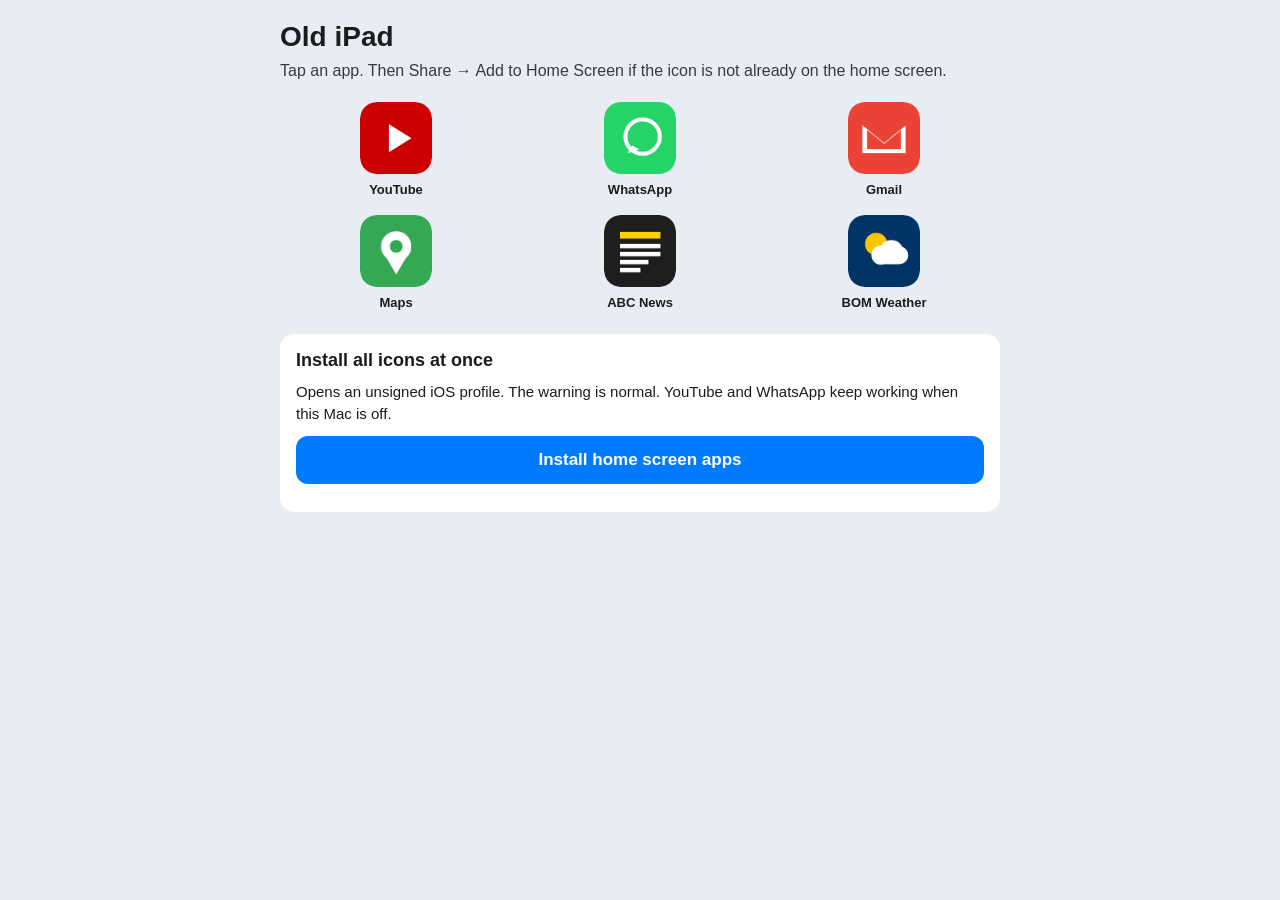
==== apps/index.html @ e7715c7f "Add Safari 12 home-screen web apps so an unsupported iPad can use YouTube and WhatsApp without the A" ====
<!DOCTYPE html>
<html lang="en">
<head>
  <meta charset="utf-8">
  <meta name="viewport" content="width=device-width, initial-scale=1, maximum-scale=1">
  <meta name="apple-mobile-web-app-capable" content="yes">
  <meta name="apple-mobile-web-app-status-bar-style" content="default">
  <meta name="apple-mobile-web-app-title" content="Launcher">
  <meta name="format-detection" content="telephone=no">
  <title>Old iPad</title>
  <link rel="apple-touch-icon" href="icons/launcher.png">
  <link rel="stylesheet" href="css/app.css">
</head>
<body>
  <div class="wrap">
    <header>
      <h1>Old iPad</h1>
      <p>Tap an app. Then Share &rarr; Add to Home Screen if the icon is not already on the home screen.</p>
    </header>

    <nav class="grid">
      <a class="tile" href="youtube.html">
        <img src="icons/youtube.png" width="180" height="180" alt="">
        <span>YouTube</span>
      </a>
      <a class="tile" href="whatsapp.html">
        <img src="icons/whatsapp.png" width="180" height="180" alt="">
        <span>WhatsApp</span>
      </a>
      <a class="tile" href="https://mail.google.com">
        <img src="icons/gmail.png" width="180" height="180" alt="">
        <span>Gmail</span>
      </a>
      <a class="tile" href="https://maps.google.com">
        <img src="icons/maps.png" width="180" height="180" alt="">
        <span>Maps</span>
      </a>
      <a class="tile" href="https://www.abc.net.au/news">
        <img src="icons/news.png" width="180" height="180" alt="">
        <span>ABC News</span>
      </a>
      <a class="tile" href="https://www.bom.gov.au">
        <img src="icons/weather.png" width="180" height="180" alt="">
        <span>BOM Weather</span>
      </a>
    </nav>

    <div class="panel" style="margin-top: 24px;">
      <h2>Install all icons at once</h2>
      <p class="note">Opens an unsigned iOS profile. The warning is normal. YouTube and WhatsApp keep working when this Mac is off.</p>
      <a class="btn btn-block" href="/profiles/home-screen.mobileconfig">Install home screen apps</a>
    </div>
  </div>
</body>
</html>
---- apps/css/app.css ----
/* Safari 12 / iOS 12.5.7 — no flex gap, no CSS that needs Safari 13+ */
html,
body {
  margin: 0;
  padding: 0;
  min-height: 100%;
}

body {
  font-family: -apple-system, BlinkMacSystemFont, "Helvetica Neue", Helvetica, Arial, sans-serif;
  background: #e8edf3;
  color: #1c1c1e;
  -webkit-text-size-adjust: 100%;
}

.wrap {
  max-width: 720px;
  margin: 0 auto;
  padding: 20px 16px 40px;
  padding-top: calc(20px + constant(safe-area-inset-top));
  padding-top: calc(20px + env(safe-area-inset-top));
}

header h1 {
  font-size: 28px;
  line-height: 1.2;
  margin: 0 0 6px;
  font-weight: 700;
}

header p {
  margin: 0 0 20px;
  color: #3a3a3c;
  font-size: 16px;
  line-height: 1.4;
}

.grid {
  display: grid;
  grid-template-columns: repeat(3, 1fr);
  grid-gap: 18px 12px;
}

.tile {
  display: block;
  text-align: center;
  text-decoration: none;
  color: #1c1c1e;
  -webkit-tap-highlight-color: rgba(0, 0, 0, 0.08);
}

.tile img {
  width: 72px;
  height: 72px;
  border-radius: 16px;
  display: block;
  margin: 0 auto 8px;
}

.tile span {
  display: block;
  font-size: 13px;
  font-weight: 600;
}

.panel {
  background: #fff;
  border-radius: 14px;
  padding: 16px;
  margin-bottom: 16px;
}

.panel h2 {
  margin: 0 0 10px;
  font-size: 18px;
}

label {
  display: block;
  font-size: 14px;
  font-weight: 600;
  margin: 0 0 6px;
}

input[type="search"],
input[type="url"],
input[type="text"] {
  width: 100%;
  box-sizing: border-box;
  font-size: 16px; /* iOS will zoom if smaller */
  padding: 12px;
  border: 1px solid #c7c7cc;
  border-radius: 10px;
  margin-bottom: 10px;
  -webkit-appearance: none;
  appearance: none;
}

.row {
  display: -webkit-flex;
  display: flex;
}

.row input {
  -webkit-flex: 1;
  flex: 1;
  margin-right: 8px;
  margin-bottom: 0;
}

button,
.btn {
  display: inline-block;
  box-sizing: border-box;
  font-size: 17px;
  font-weight: 600;
  text-align: center;
  text-decoration: none;
  color: #fff;
  background: #007aff;
  border: 0;
  border-radius: 12px;
  padding: 14px 16px;
  min-height: 48px;
  -webkit-appearance: none;
  appearance: none;
}

.btn-block {
  display: block;
  width: 100%;
  margin: 12px 0;
}

.btn-green {
  background: #25d366;
}

.btn-red {
  background: #e11d2e;
}

.note {
  font-size: 15px;
  line-height: 1.45;
  margin: 0 0 12px;
}

.note.warn {
  background: #fff4cc;
  border-radius: 12px;
  padding: 12px 14px;
}

ol.steps {
  margin: 0;
  padding-left: 22px;
}

ol.steps li {
  margin-bottom: 8px;
  line-height: 1.4;
}

.player-wrap {
  position: relative;
  width: 100%;
  padding-top: 56.25%;
  background: #000;
  border-radius: 12px;
  overflow: hidden;
  margin-top: 12px;
}

.player-wrap iframe {
  position: absolute;
  top: 0;
  left: 0;
  width: 100%;
  height: 100%;
  border: 0;
}

.links a {
  color: #007aff;
}

.back {
  display: inline-block;
  margin-bottom: 12px;
  color: #007aff;
  text-decoration: none;
  font-size: 16px;
  font-weight: 600;
}

.hidden {
  display: none;
}

.error {
  color: #c41e3a;
  font-size: 15px;
  margin: 8px 0 0;
}
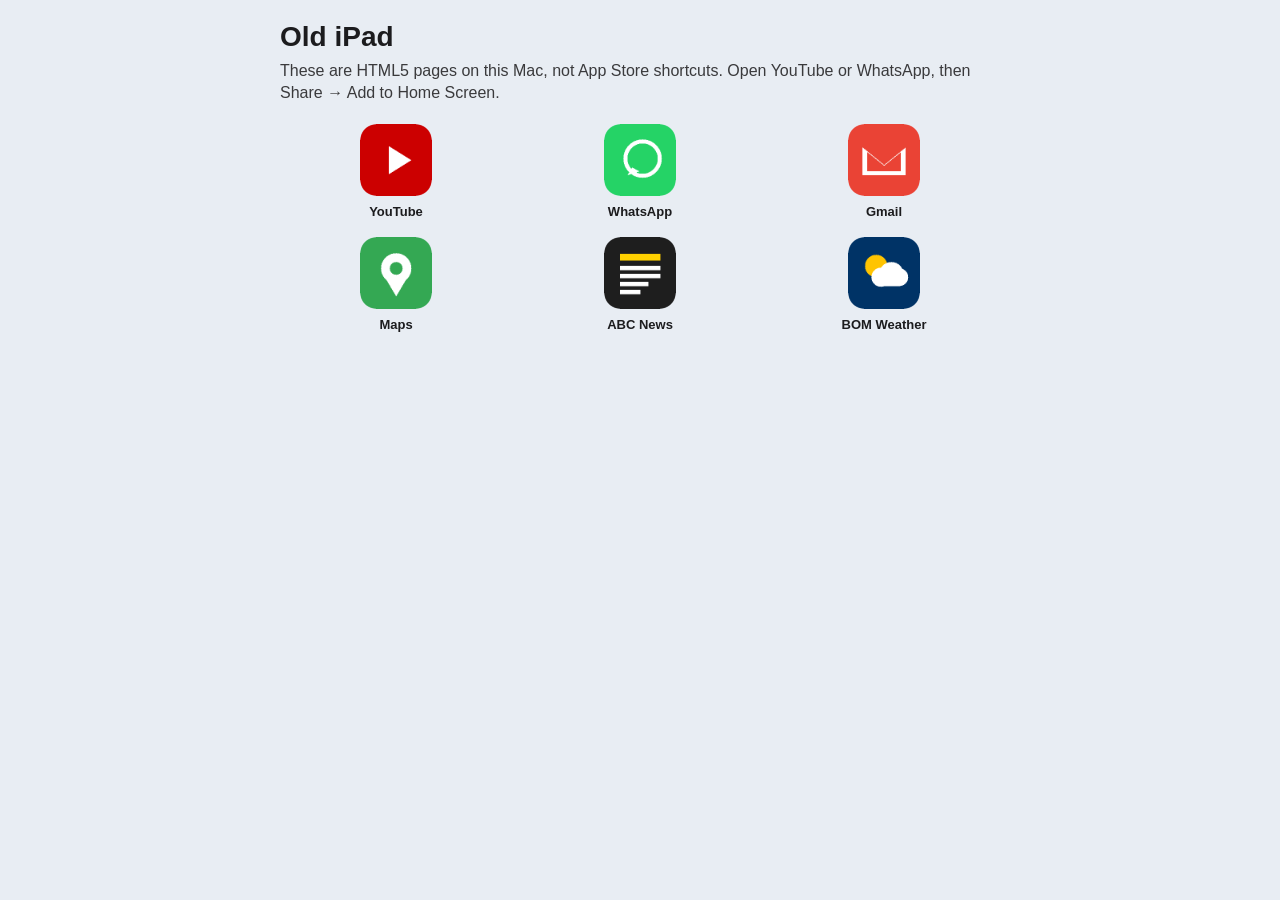
==== commit 2de40d13: "Rebuild the iPad YouTube app on a Mac yt-dlp server with Google sign-in. HD via HLS with fallback to" ====
--- a/apps/index.html
+++ b/apps/index.html
@@ -1,5 +1,5 @@
 <!DOCTYPE html>
-<html lang="en">
+<html lang="en" manifest="cache.appcache">
 <head>
   <meta charset="utf-8">
   <meta name="viewport" content="width=device-width, initial-scale=1, maximum-scale=1">
@@ -15,7 +15,7 @@
   <div class="wrap">
     <header>
       <h1>Old iPad</h1>
-      <p>Tap an app. Then Share &rarr; Add to Home Screen if the icon is not already on the home screen.</p>
+      <p>These are HTML5 pages on this Mac, not App Store shortcuts. Open YouTube or WhatsApp, then Share &rarr; Add to Home Screen.</p>
     </header>
 
     <nav class="grid">
@@ -45,11 +45,6 @@
       </a>
     </nav>
 
-    <div class="panel" style="margin-top: 24px;">
-      <h2>Install all icons at once</h2>
-      <p class="note">Opens an unsigned iOS profile. The warning is normal. YouTube and WhatsApp keep working when this Mac is off.</p>
-      <a class="btn btn-block" href="/profiles/home-screen.mobileconfig">Install home screen apps</a>
-    </div>
   </div>
 </body>
 </html>
--- a/apps/css/app.css
+++ b/apps/css/app.css
@@ -172,13 +172,32 @@
   margin-top: 12px;
 }
 
-.player-wrap iframe {
+.player-wrap iframe,
+.player-wrap video {
   position: absolute;
   top: 0;
   left: 0;
   width: 100%;
   height: 100%;
   border: 0;
+  background: #000;
+}
+
+.result {
+  display: block;
+  width: 100%;
+  box-sizing: border-box;
+  text-align: left;
+  color: #1c1c1e;
+  background: #f2f2f7;
+  margin: 0 0 8px;
+  font-size: 15px;
+  font-weight: 500;
+  line-height: 1.3;
+}
+
+.home-add {
+  background: #fff4cc;
 }
 
 .links a {
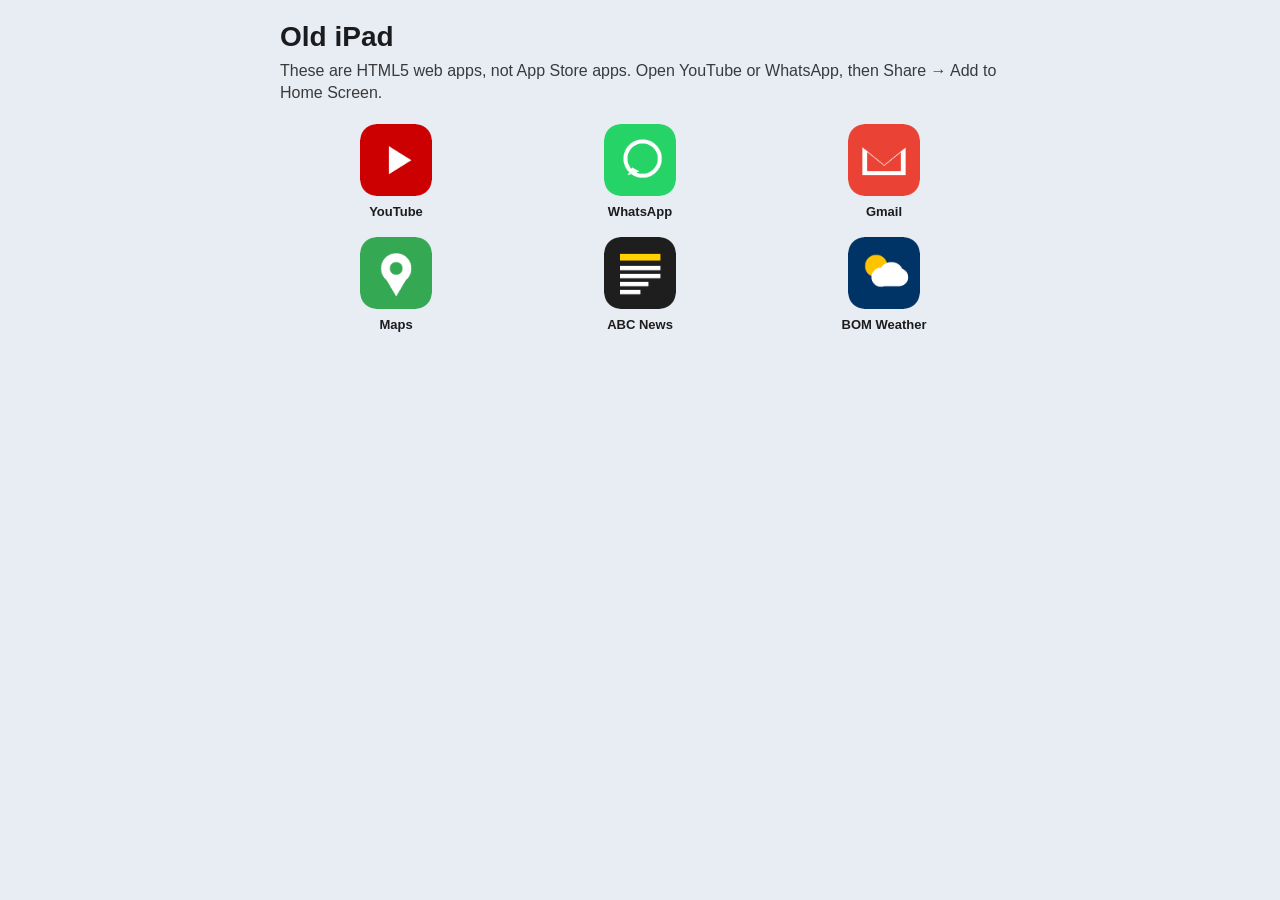
==== commit 68a39aa1: "Run the YouTube app entirely on the iPad, published with GitHub Pages. Data comes straight from the " ====
--- a/apps/index.html
+++ b/apps/index.html
@@ -15,7 +15,7 @@
   <div class="wrap">
     <header>
       <h1>Old iPad</h1>
-      <p>These are HTML5 pages on this Mac, not App Store shortcuts. Open YouTube or WhatsApp, then Share &rarr; Add to Home Screen.</p>
+      <p>These are HTML5 web apps, not App Store apps. Open YouTube or WhatsApp, then Share &rarr; Add to Home Screen.</p>
     </header>
 
     <nav class="grid">
